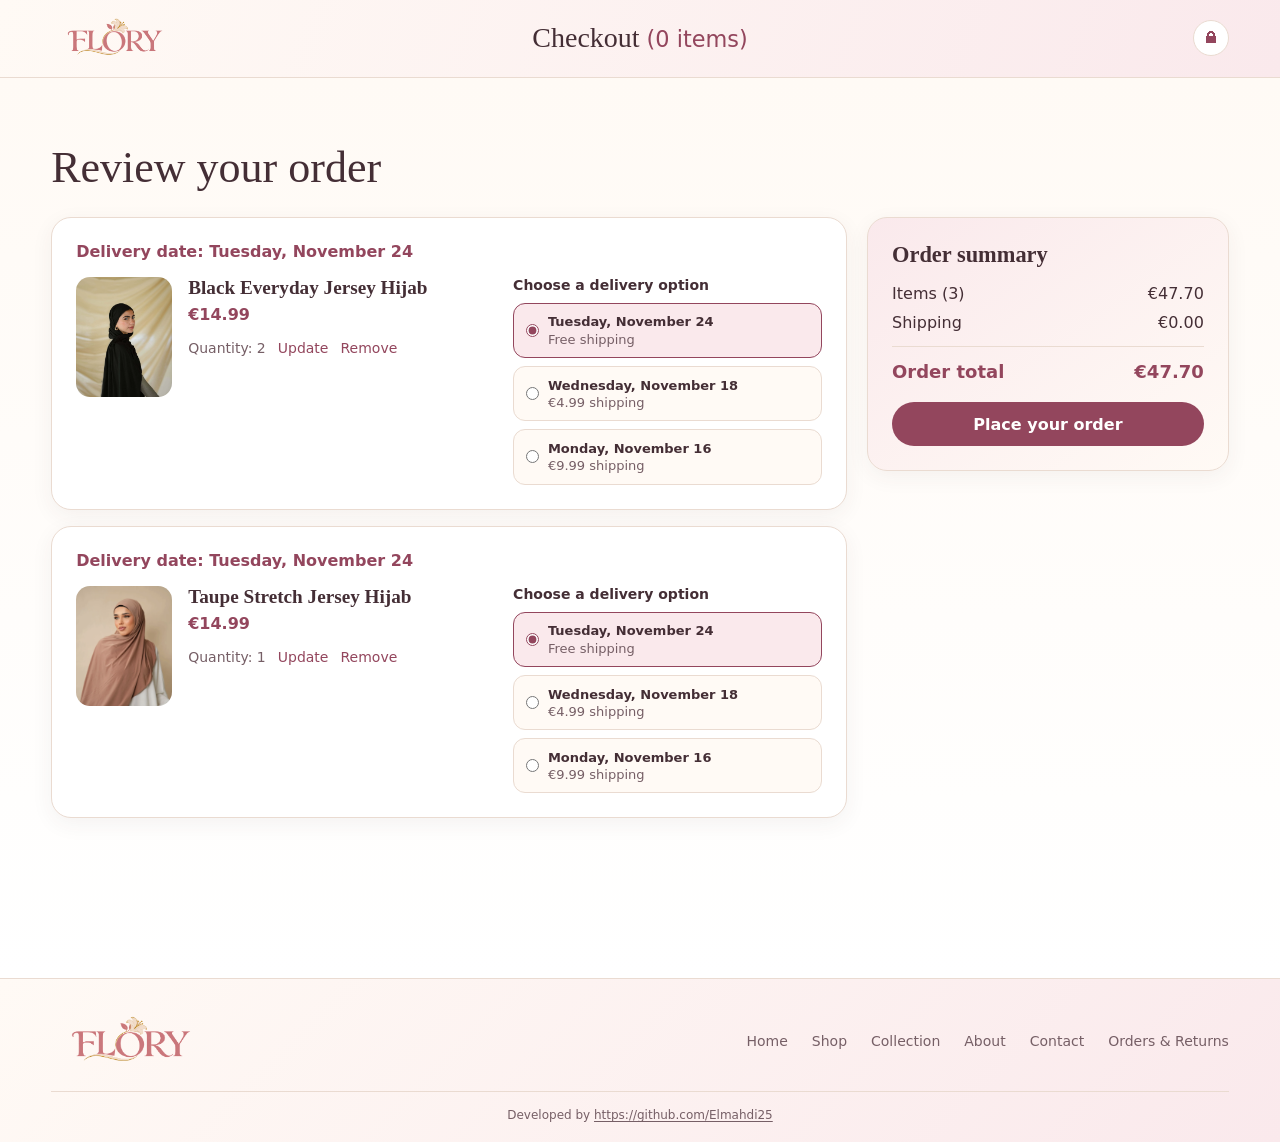
==== html/checkout.html @ 3391ad7f "step_8 good structure of the Project folder + managing checkout.js + save storage" ====
<!DOCTYPE html>
<html lang="en">

<head>
    <meta charset="UTF-8">
    <meta name="viewport" content="width=device-width, initial-scale=1.0">
    <link rel="icon" type="image/png" href="../images/icons/flory-fav-icon.png">
    <link rel="stylesheet" href="../style/generale.css">

    <link rel="stylesheet" href="../style/pages/checkout.css">
    <link rel="stylesheet" href="../style/components/footer.css">
    <title>Checkout</title>
</head>

<body>
    <header class="checkout-header">
        <div class="checkout-header-inner">
            <a class="checkout-logo" href="../index.html">
                <img src="../images/flory-logo-background-removed.png" alt="FLORY home">
            </a>

            <h1 class="checkout-title">
                Checkout
                <span class="checkout-item-count js-checkout-item-count">(0 items)</span>
            </h1>

            <span class="checkout-lock" aria-hidden="true">&#128274;&#65038;</span>
        </div>
    </header>


    <main class="checkout-main">
        <h2 class="checkout-section-title" id="review-heading">
            Review your order
        </h2>
    
        <div class="checkout-layout">
            <section class="checkout-items js-checkout-items" aria-labelledby="review-heading">
                <article class="checkout-item" data-product-id="rose-chiffon-hijab">
                    <p class="checkout-delivery-date">
                        Delivery date: <time datetime="2026-11-24">Tuesday, November 24</time>
                    </p>
    
                    <div class="checkout-item-content">
                        <img class="checkout-product-image" src="../images/produfcts/black-jersey-hijab.jpg"
                            alt="Rose pink chiffon hijab">
    
                        <div class="checkout-product-details">
                            <h3 class="checkout-product-name">Rose Chiffon Hijab</h3>
                            <p class="checkout-product-price">€14.90</p>
    
                            <div class="checkout-product-actions">
                                <span>Quantity: <span class="js-item-quantity">2</span></span>
                                <button type="button" class="js-update-quantity">Update</button>
                                <button type="button" class="js-remove-item">Remove</button>
                            </div>
                        </div>
    
                        <fieldset class="checkout-delivery-options">
                            <legend>Choose a delivery option</legend>
    
                            <label class="checkout-delivery-option">
                                <input type="radio" name="delivery-rose-chiffon-hijab" value="standard" checked>
                                <span>Tuesday, November 24</span>
                                <span>Free shipping</span>
                            </label>
    
                            <label class="checkout-delivery-option">
                                <input type="radio" name="delivery-rose-chiffon-hijab" value="priority">
                                <span>Wednesday, November 18</span>
                                <span>€4.99 shipping</span>
                            </label>
    
                            <label class="checkout-delivery-option">
                                <input type="radio" name="delivery-rose-chiffon-hijab" value="express">
                                <span>Monday, November 16</span>
                                <span>€9.99 shipping</span>
                            </label>
                        </fieldset>
                    </div>
                </article>
    
                <article class="checkout-item" data-product-id="sand-jersey-hijab">
                    <p class="checkout-delivery-date">
                        Delivery date: <time datetime="2026-11-24">Tuesday, November 24</time>
                    </p>
    
                    <div class="checkout-item-content">
                        <img class="checkout-product-image" src="../images/products/brown-full-coverage-undercap.jpg"
                            alt="Sand beige jersey hijab">
    
                        <div class="checkout-product-details">
                            <h3 class="checkout-product-name">Sand Jersey Hijab</h3>
                            <p class="checkout-product-price">€17.90</p>
    
                            <div class="checkout-product-actions">
                                <span>Quantity: <span class="js-item-quantity">1</span></span>
                                <button type="button" class="js-update-quantity">Update</button>
                                <button type="button" class="js-remove-item">Remove</button>
                            </div>
                        </div>
    
                        <fieldset class="checkout-delivery-options">
                            <legend>Choose a delivery option</legend>
    
                            <label class="checkout-delivery-option">
                                <input type="radio" name="delivery-sand-jersey-hijab" value="standard" checked>
                                <span>Tuesday, November 24</span>
                                <span>Free shipping</span>
                            </label>
    
                            <label class="checkout-delivery-option">
                                <input type="radio" name="delivery-sand-jersey-hijab" value="priority">
                                <span>Wednesday, November 18</span>
                                <span>€4.99 shipping</span>
                            </label>
    
                            <label class="checkout-delivery-option">
                                <input type="radio" name="delivery-sand-jersey-hijab" value="express">
                                <span>Monday, November 16</span>
                                <span>€9.99 shipping</span>
                            </label>
                        </fieldset>
                    </div>
                </article>
            </section>
    
            <aside class="order-summary" aria-labelledby="order-summary-heading">
                <h2 class="order-summary-title" id="order-summary-heading">Order summary</h2>
    
                <dl class="order-summary-details">
                    <div class="order-summary-row">
                        <dt>Items (<span class="js-summary-item-count">3</span>)</dt>
                        <dd class="js-summary-subtotal">€47.70</dd>
                    </div>
    
                    <div class="order-summary-row">
                        <dt>Shipping</dt>
                        <dd class="js-summary-shipping">€0.00</dd>
                    </div>
    
                    <div class="order-summary-row order-summary-total">
                        <dt>Order total</dt>
                        <dd class="js-summary-total">€47.70</dd>
                    </div>
                </dl>
    
                <button type="button" class="place-order-button js-place-order">
                    Place your order
                </button>
            </aside>
        </div>
    </main>
    <footer class="flory-footer">
        <div class="flory-footer-inner">
            <a class="flory-footer-brand" href="index.html" aria-label="FLORY home">
                <img src="../images/flory-logo-background-removed.png" alt="FLORY">
            </a>

            <nav class="flory-footer-nav" aria-label="Footer navigation">
                <ul class="flory-footer-links">
                    <li><a href="index.html">Home</a></li>
                    <li><a href="index.html#shop">Shop</a></li>
                    <li><a href="index.html#collection">Collection</a></li>
                    <li><a href="about.html">About</a></li>
                    <li><a href="contact.html">Contact</a></li>
                    <li><a href="orders.html">Orders &amp; Returns</a></li>
                </ul>
            </nav>

            <p class="flory-footer-credit">
                Developed by
                <a href="https://github.com/Elmahdi25">https://github.com/Elmahdi25</a>
            </p>
        </div>
    </footer>


    <script type="module" src="../script/checkout.js"></script>
</body>

</html>
---- style/generale.css ----
:root {
  --cream: #fffaf5;
  --white: #fff;
  --blush: #fae9ec;
  --beige: #eadbd1;
  --rose: #93465d;
  --gold: #a97b3f;
  --ink: #442e35;
  --muted: #765f66;
}

* {
  box-sizing: border-box;
}

body {
  margin: 0;
  color: var(--ink);
  font-family: "DM Sans", system-ui, sans-serif;
}
---- style/pages/checkout.css ----
.checkout-header {
  background: linear-gradient(110deg, var(--cream), var(--blush));
  border-bottom: 1px solid var(--beige);
}

.checkout-header-inner {
  display: grid;
  grid-template-columns: minmax(0, 1fr) auto minmax(0, 1fr);
  align-items: center;
  gap: 0.75rem;
  max-width: 80rem;
  margin-inline: auto;
  padding: 0.875rem clamp(1rem, 4vw, 3.5rem);
}

.checkout-logo {
  justify-self: start;
  min-width: 0;
  border-radius: 0.375rem;
}

.checkout-logo img {
  display: block;
  width: clamp(4rem, 14vw, 8rem);
  max-width: 100%;
  height: auto;
}

.checkout-logo:focus-visible {
  outline: 2px solid var(--rose);
  outline-offset: 4px;
}

.checkout-title {
  margin: 0;
  color: var(--ink);
  font-family: Georgia, serif;
  font-size: clamp(1.125rem, 3vw, 1.75rem);
  font-weight: 500;
  text-align: center;
}

.checkout-item-count {
  color: var(--rose);
  font-family: "DM Sans", system-ui, sans-serif;
  font-size: 0.8em;
}

.checkout-lock {
  display: grid;
  place-items: center;
  justify-self: end;
  width: 2.25rem;
  height: 2.25rem;
  border: 1px solid var(--beige);
  border-radius: 50%;
  background: var(--white);
  color: var(--rose);
  font-size: 1rem;
  line-height: 1;
}

@media (max-width: 24rem) {
  .checkout-item-count {
    display: block;
    margin-top: 0.2rem;
  }
}


.checkout-main {
  min-height: 100vh;
  padding: clamp(2rem, 5vw, 4rem) clamp(1rem, 4vw, 3.5rem);
  background: linear-gradient(180deg, var(--cream), var(--white));
}

.checkout-section-title,
.checkout-layout {
  max-width: 80rem;
  margin-inline: auto;
}

.checkout-section-title,
.order-summary-title,
.checkout-product-name {
  color: var(--ink);
  font-family: Georgia, serif;
}

.checkout-section-title {
  margin-block: 0 1.5rem;
  font-size: clamp(1.75rem, 4vw, 2.75rem);
  font-weight: 500;
}

.checkout-layout {
  display: grid;
  grid-template-columns: minmax(0, 2.2fr) minmax(17rem, 1fr);
  align-items: start;
  gap: 1.25rem;
}

.checkout-items {
  display: grid;
  gap: 1rem;
}

/* Product cards */
.checkout-item,
.order-summary {
  padding: clamp(1rem, 2.5vw, 1.5rem);
  border: 1px solid var(--beige);
  border-radius: 1.25rem;
  box-shadow: 0 6px 22px rgb(68 46 53 / 6%);
}

.checkout-item {
  background: var(--white);
}

.checkout-delivery-date {
  margin: 0 0 1rem;
  color: var(--rose);
  font-weight: 700;
}

.checkout-item-content {
  display: grid;
  grid-template-columns: minmax(0, 6rem) minmax(0, 1fr) minmax(10rem, 1fr);
  align-items: start;
  gap: 1rem;
}

.checkout-product-image {
  display: block;
  width: 100%;
  aspect-ratio: 4 / 5;
  object-fit: cover;
  border-radius: 0.875rem;
  background: var(--blush);
}

.checkout-product-name {
  margin: 0;
  font-size: 1.2rem;
  overflow-wrap: anywhere;
}

.checkout-product-price {
  margin: 0.4rem 0 0.65rem;
  color: var(--rose);
  font-weight: 700;
}

.checkout-product-actions {
  display: flex;
  flex-wrap: wrap;
  align-items: center;
  gap: 0.35rem 0.75rem;
  color: var(--muted);
  font-size: 0.875rem;
}

.checkout-product-actions button {
  padding: 0.35rem 0;
  border: 0;
  background: transparent;
  color: var(--rose);
  font: inherit;
  
  cursor: pointer;
}

/* Delivery options */
.checkout-delivery-options {
  display: grid;
  gap: 0.5rem;
  min-inline-size: 0;
  margin: 0;
  padding: 0;
  border: 0;
}

.checkout-delivery-options legend {
  margin-bottom: 0.65rem;
  padding: 0;
  font-size: 0.875rem;
  font-weight: 700;
}

.checkout-delivery-option {
  display: grid;
  grid-template-columns: auto minmax(0, 1fr);
  gap: 0.15rem 0.55rem;
  padding: 0.65rem 0.75rem;
  border: 1px solid var(--beige);
  border-radius: 0.75rem;
  background: var(--cream);
  cursor: pointer;
}

.checkout-delivery-option:has(input:checked) {
  border-color: var(--rose);
  background: var(--blush);
}

.checkout-delivery-option input {
  grid-row: 1 / span 2;
  align-self: center;
  margin: 0;
  accent-color: var(--rose);
}

.checkout-delivery-option span {
  grid-column: 2;
  font-size: 0.8125rem;
}

.checkout-delivery-option span:first-of-type {
  font-weight: 700;
}

.checkout-delivery-option span:last-of-type {
  color: var(--muted);
}

/* Order summary */
.order-summary {
  background: linear-gradient(145deg, var(--blush), var(--cream));
}

.order-summary-title {
  margin: 0 0 1rem;
  font-size: 1.4rem;
}

.order-summary-details {
  display: grid;
  gap: 0.65rem;
  margin: 0 0 1.25rem;
}

.order-summary-row {
  display: flex;
  justify-content: space-between;
  gap: 1rem;
}

.order-summary-row dd {
  margin: 0;
  text-align: right;
  font-variant-numeric: tabular-nums;
}

.order-summary-total {
  margin-top: 0.25rem;
  padding-top: 0.875rem;
  border-top: 1px solid var(--beige);
  color: var(--rose);
  font-size: 1.125rem;
  font-weight: 700;
}

.place-order-button {
  width: 100%;
  min-height: 2.75rem;
  padding: 0.75rem 1rem;
  border: 0;
  border-radius: 999px;
  background: var(--rose);
  color: var(--white);
  font: inherit;
  font-weight: 700;
  cursor: pointer;
}

.place-order-button:hover {
  background: var(--ink);
}

.checkout-main :is(button, input):focus-visible {
  outline: 2px solid var(--rose);
  outline-offset: 3px;
}

/* Tablet and phone layouts */
@media (max-width: 54rem) {
  .checkout-layout {
    grid-template-columns: minmax(0, 1fr);
  }
}

@media (max-width: 36rem) {
  .checkout-item-content {
    grid-template-columns: 4.75rem minmax(0, 1fr);
    gap: 0.875rem;
  }

  .checkout-delivery-options {
    grid-column: 1 / -1;
  }
}
---- style/components/footer.css ----
.flory-footer {
  padding: 2rem clamp(1rem, 4vw, 3.5rem) 1rem;
  border-top: 1px solid var(--beige, #eadbd1);
  background: linear-gradient(
    135deg,
    var(--cream, #fffaf5),
    var(--blush, #fae9ec)
  );
  color: var(--muted, #765f66);
}

.flory-footer-inner {
  display: grid;
  grid-template-columns: auto minmax(0, 1fr);
  align-items: center;
  gap: 1.25rem 2rem;
  max-width: 80rem;
  margin-inline: auto;
}

.flory-footer a {
  color: inherit;
  text-decoration: none;
}

.flory-footer a:hover {
  color: var(--rose, #93465d);
  text-decoration: underline;
  text-underline-offset: 0.25em;
}

.flory-footer a:focus-visible {
  outline: 2px solid var(--rose, #93465d);
  outline-offset: 3px;
  border-radius: 0.2rem;
}

.flory-footer .flory-footer-brand {
  justify-self: start;
}

.flory-footer-brand img {
  display: block;
  width: clamp(7rem, 15vw, 10rem);
  height: auto;
}

@media (max-width: 48rem) {
  .flory-footer .flory-footer-brand {
    justify-self: center;
  }
}

.flory-footer-nav {
  justify-self: end;
}

.flory-footer-links {
  display: flex;
  flex-wrap: wrap;
  justify-content: flex-end;
  gap: 0.25rem clamp(0.875rem, 2vw, 1.5rem);
  margin: 0;
  padding: 0;
  list-style: none;
}

.flory-footer-links a {
  display: inline-flex;
  align-items: center;
  min-height: 2.75rem;
  font-size: 0.875rem;
}

.flory-footer-credit {
  grid-column: 1 / -1;
  margin: 0;
  padding-top: 0.875rem;
  border-top: 1px solid var(--beige, #eadbd1);
  font-size: 0.75rem;
  line-height: 1.6;
  text-align: center;
  overflow-wrap: anywhere;
}

.flory-footer-credit a {
  text-decoration: underline;
  text-underline-offset: 0.2em;
}

/* Tablet and mobile */
@media (max-width: 48rem) {
  .flory-footer-inner {
    grid-template-columns: minmax(0, 1fr);
    justify-items: center;
    gap: 0.75rem;
  }

  .flory-footer-nav {
    justify-self: center;
  }

  .flory-footer-links {
    justify-content: center;
  }

  .flory-footer-credit {
    width: 100%;
  }
}

/* Small phones */
@media (max-width: 30rem) {
  .flory-footer-links {
    display: grid;
    grid-template-columns: repeat(2, minmax(0, 1fr));
    column-gap: 1.25rem;
    text-align: center;
  }
}
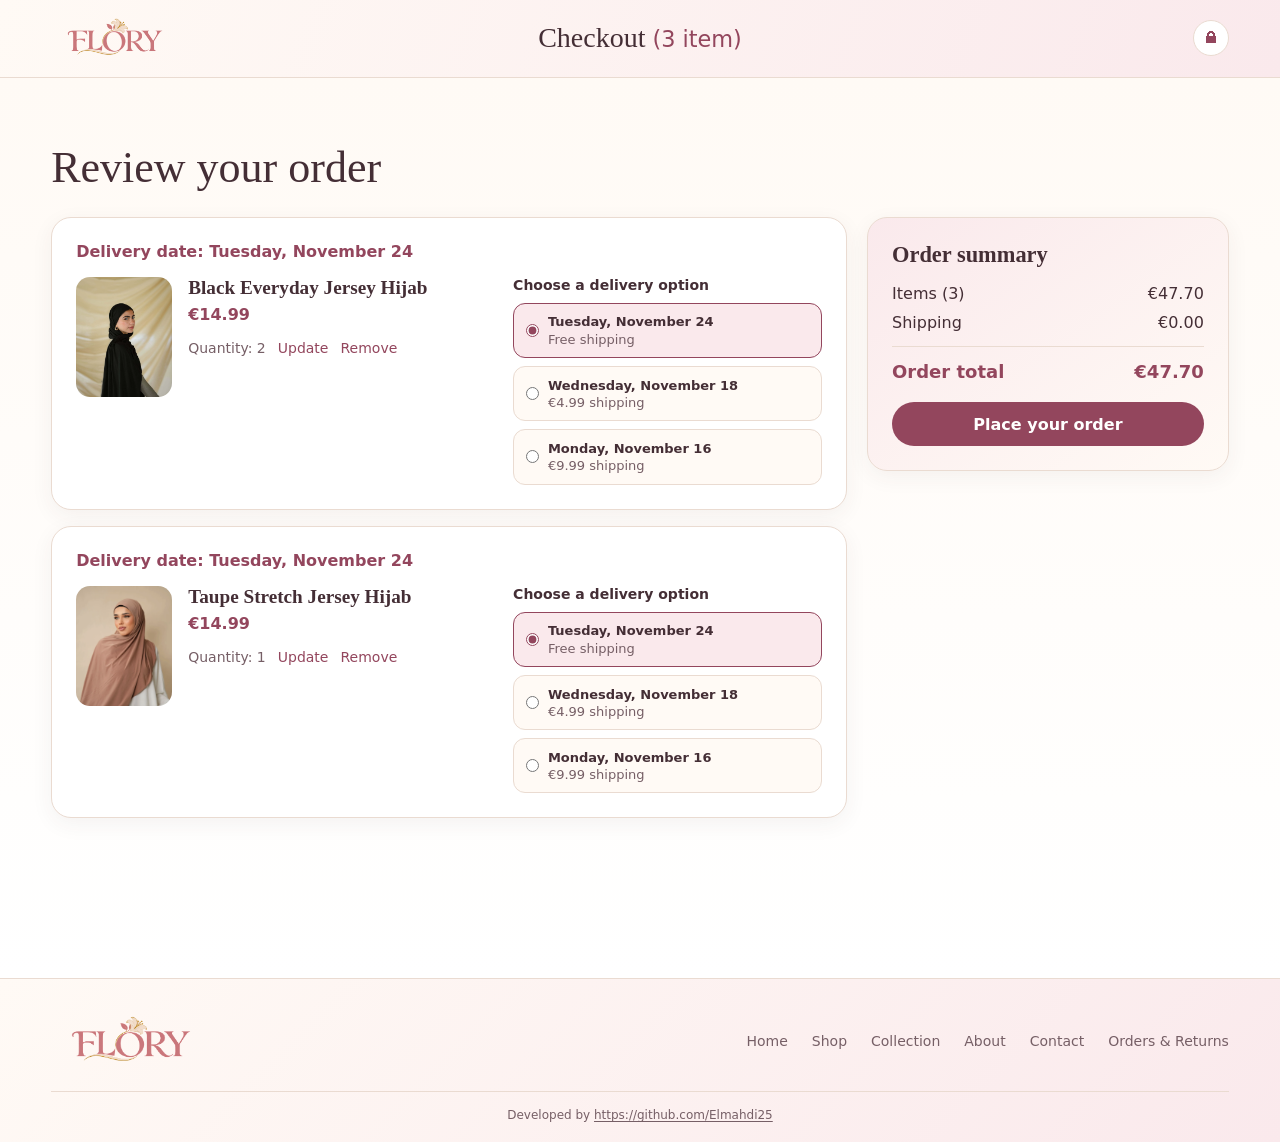
==== commit aedb8c84: "step_9 checkout items modified each time you add a product" ====
--- a/html/checkout.html
+++ b/html/checkout.html
@@ -21,7 +21,7 @@
 
             <h1 class="checkout-title">
                 Checkout
-                <span class="checkout-item-count js-checkout-item-count">(0 items)</span>
+                <span class="checkout-item-count js-checkout-item-count"></span>
             </h1>
 
             <span class="checkout-lock" aria-hidden="true">&#128274;&#65038;</span>
